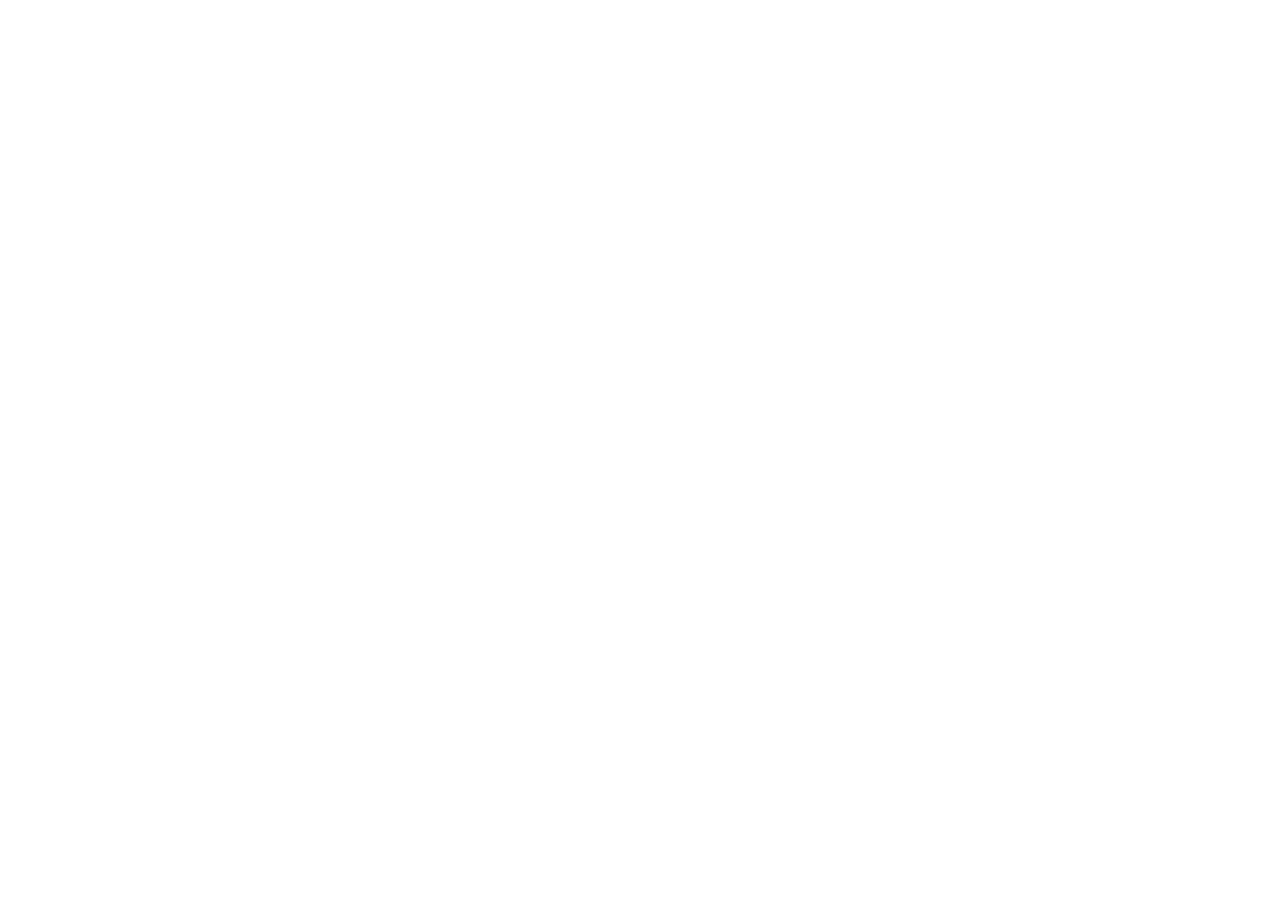
==== expanding.html @ 7bb3a12d "Fri, Feb 27, 2026, 9:47 AM -08:00" ====
<!DOCTYPE html>
<html lang="en">
<head>
    <meta charset="UTF-8">
    <meta name="viewport" content="width=device-width, initial-scale=1.0">
    <title>Expanding</title>
    <link rel="stylesheet" href="style/expanding.css">
</head>
<body>
    <div class="containter">

        
    </div>


    <script src="script/expanding.js"></script>
</body>
</html>
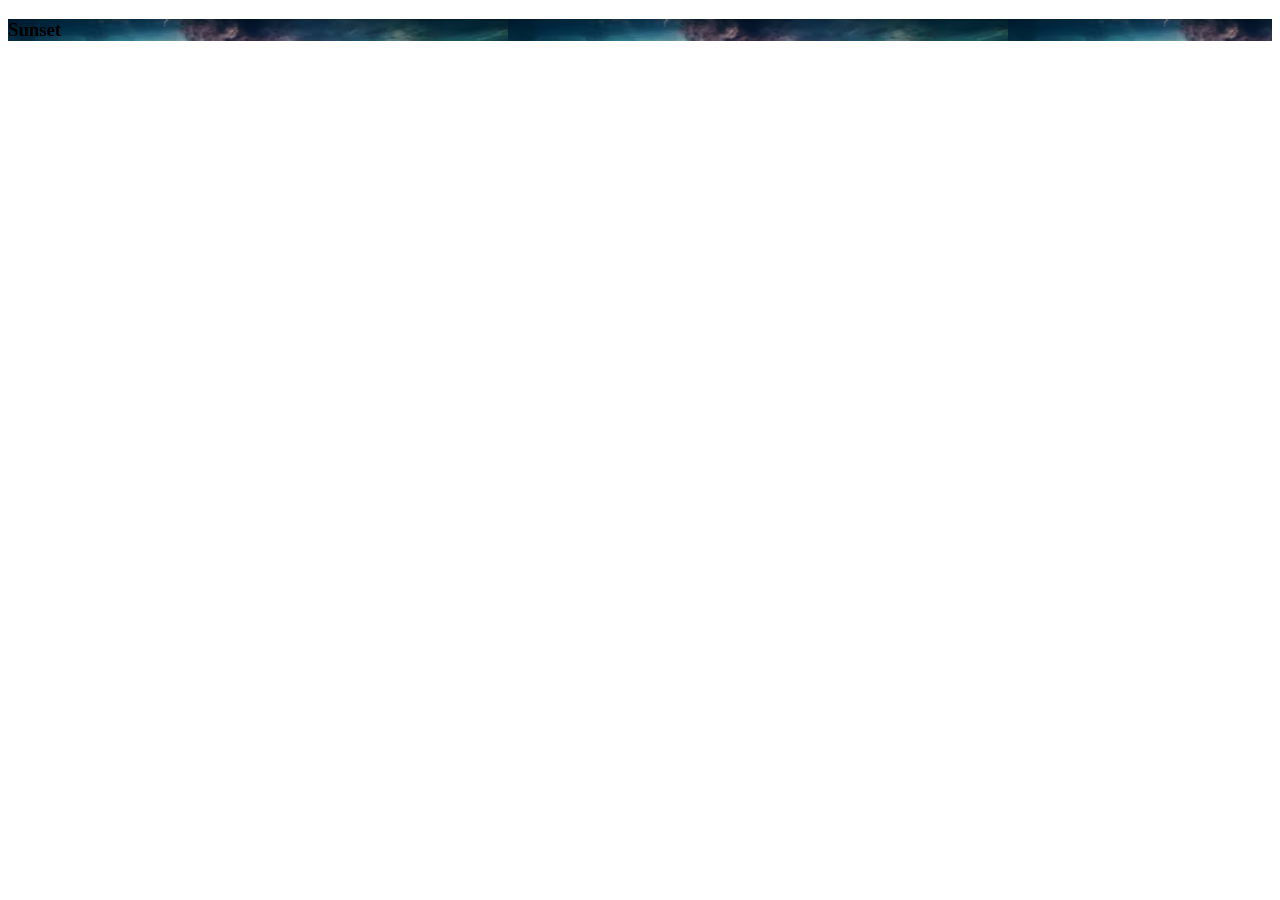
==== commit 12b7caf8: "Fri, Feb 27, 2026, 9:56 AM -08:00" ====
--- a/expanding.html
+++ b/expanding.html
@@ -8,8 +8,9 @@
 </head>
 <body>
     <div class="containter">
-
-        
+        <div class="panel" style="background-image: url('images/lol.avif')">
+            <h3>Sunset</h3>
+        </div>
     </div>
 
 
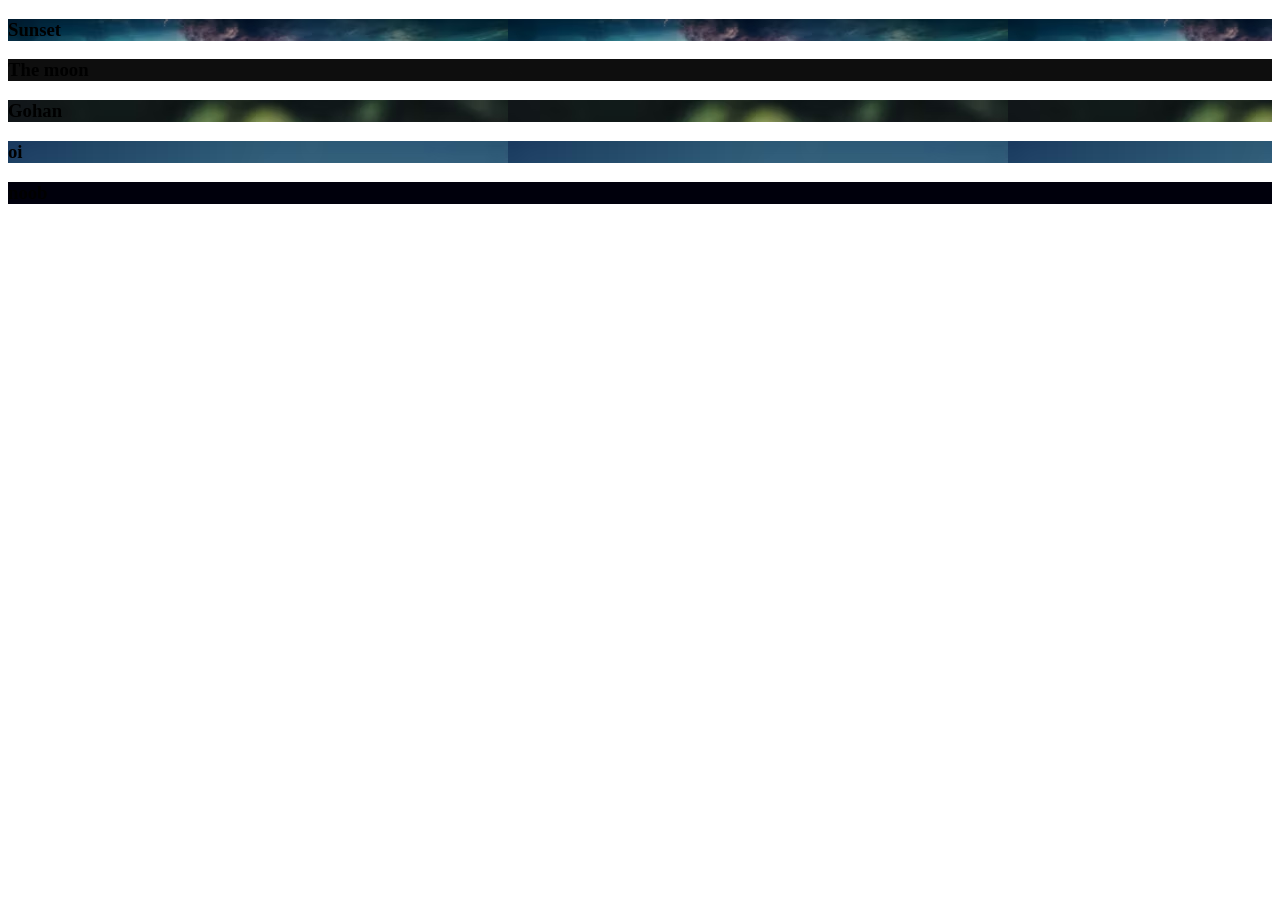
==== commit 5b6bd820: "Fri, Feb 27, 2026, 10:00 AM -08:00" ====
--- a/expanding.html
+++ b/expanding.html
@@ -11,6 +11,18 @@
         <div class="panel" style="background-image: url('images/lol.avif')">
             <h3>Sunset</h3>
         </div>
+        <div class="panel" style="background-image: url('images/moon.avif')">
+            <h3>The moon</h3>
+        </div>
+        <div class="panel" style="background-image: url('images/fight.avif')">
+            <h3>Gohan</h3>
+        </div>
+        <div class="panel" style="background-image: url('images/aye.avif')">
+            <h3>oi</h3>
+        </div>
+        <div class="panel" style="background-image: url('images/premium.avif')">
+            <h3>noob</h3>
+        </div>
     </div>
 
 
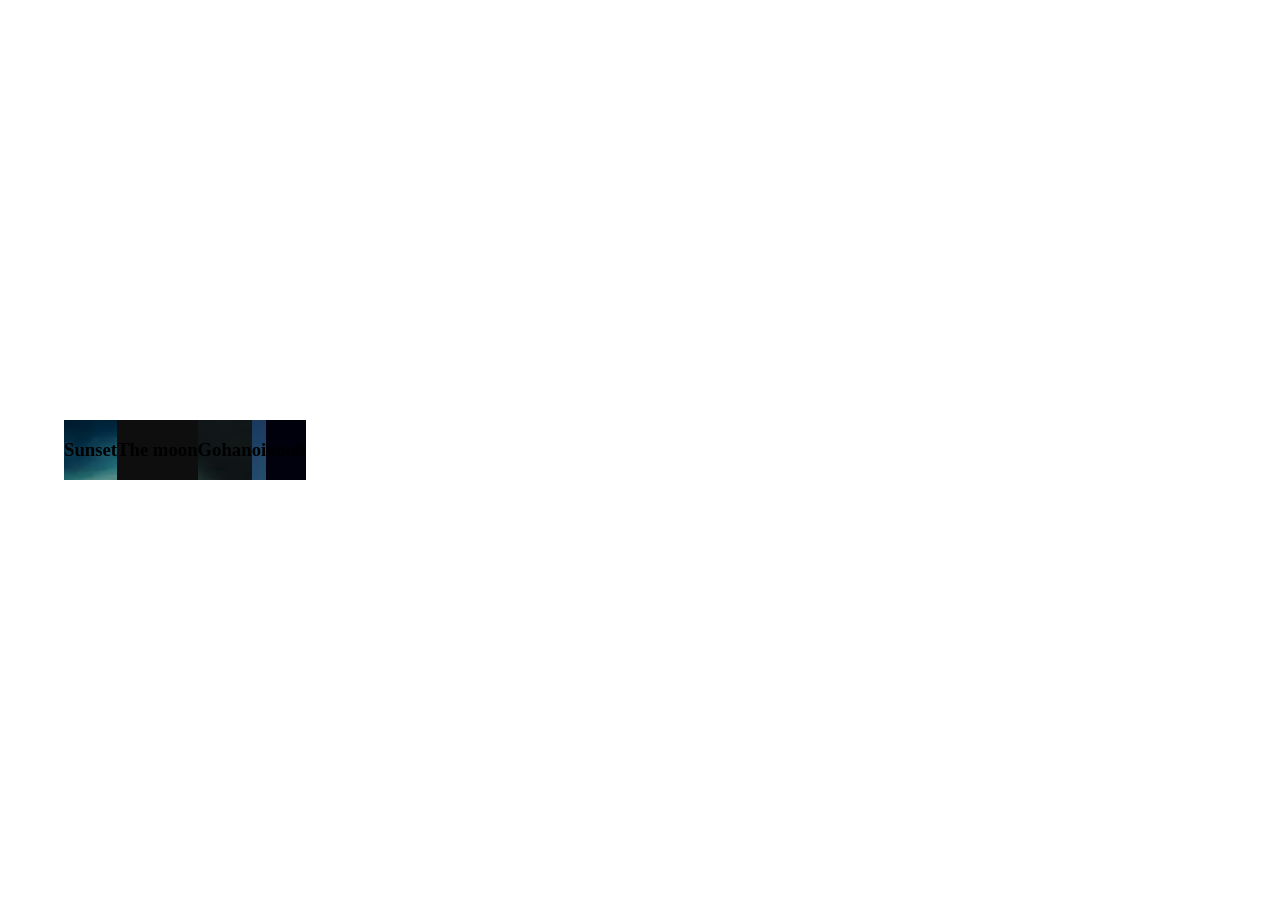
==== commit 39ee87d5: "Fri, Feb 27, 2026, 10:17 AM -08:00" ====
--- a/expanding.html
+++ b/expanding.html
@@ -7,7 +7,7 @@
     <link rel="stylesheet" href="style/expanding.css">
 </head>
 <body>
-    <div class="containter">
+    <div class="container">
         <div class="panel" style="background-image: url('images/lol.avif')">
             <h3>Sunset</h3>
         </div>
--- a/style/expanding.css
+++ b/style/expanding.css
@@ -0,0 +1,16 @@
+* {
+    box-sizing: border-box;
+}
+
+body {
+    height: 100vh;
+    display: flex;
+    justify-content: center;
+    align-items: center;
+    margin: 0;
+}
+
+.container {
+    display: flex;
+    width: 90vw;
+}
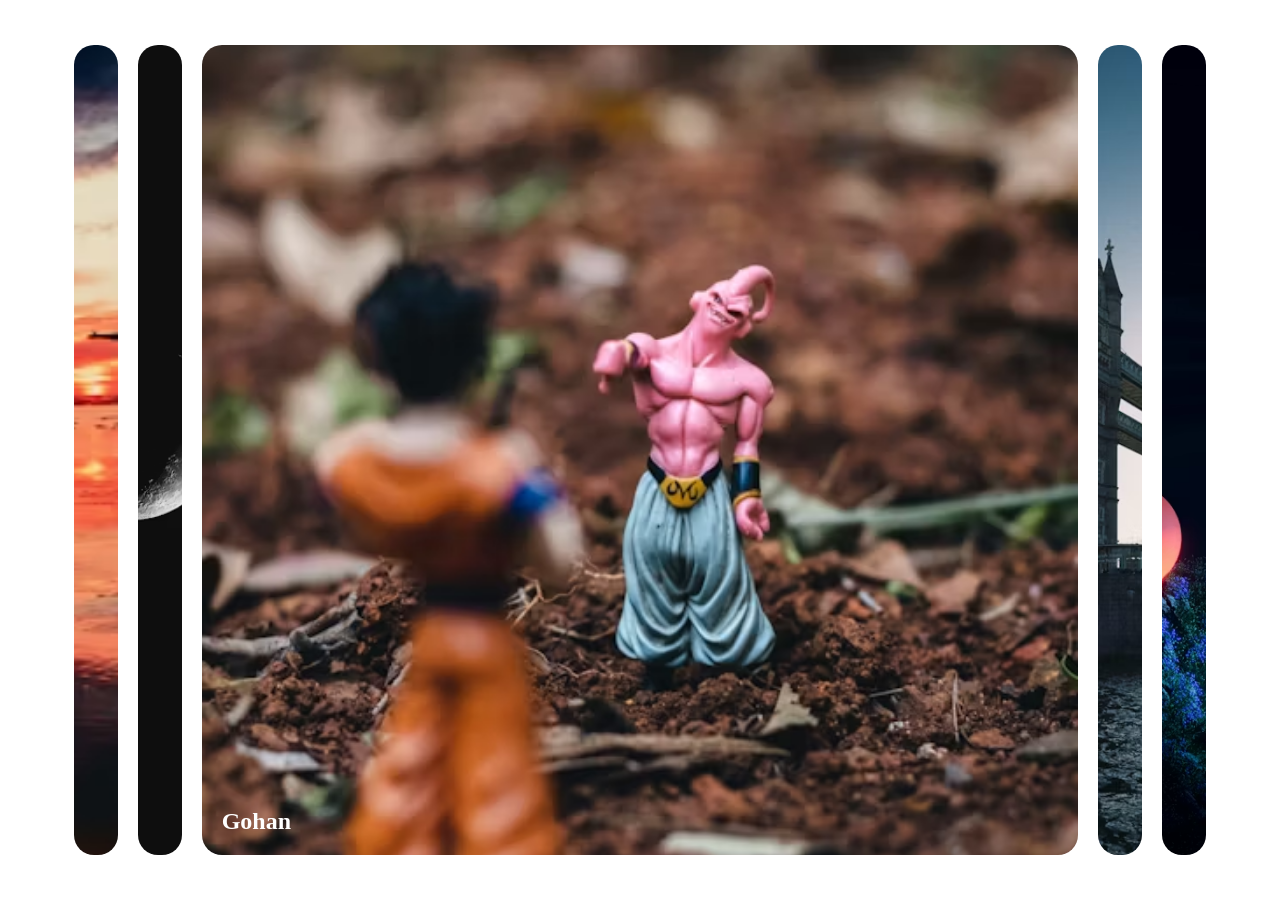
==== commit a9e636a9: "Mon, Mar 2, 2026, 9:55 AM -08:00" ====
--- a/expanding.html
+++ b/expanding.html
@@ -14,7 +14,7 @@
         <div class="panel" style="background-image: url('images/moon.avif')">
             <h3>The moon</h3>
         </div>
-        <div class="panel" style="background-image: url('images/fight.avif')">
+        <div class="panel active" style="background-image: url('images/fight.avif')">
             <h3>Gohan</h3>
         </div>
         <div class="panel" style="background-image: url('images/aye.avif')">
--- a/style/expanding.css
+++ b/style/expanding.css
@@ -14,3 +14,33 @@
     display: flex;
     width: 90vw;
 }
+
+.panel {
+    background-size: cover;
+    background-position: center;
+    background-repeat: no-repeat;
+    height: 90vh;
+    border-radius: 20px;
+    color: white;
+    cursor: pointer;
+    flex: 0.5;
+    margin: 10px;
+    position: relative;
+}
+
+.panel h3 {
+    position: absolute;
+    bottom: 20px;
+    left: 20px;
+    font-size: 24px;
+    margin: 0px;
+    opacity: 0;
+}
+
+.panel.active {
+    flex: 10;
+}
+
+.panel.active h3 {
+    opacity: 1;
+}
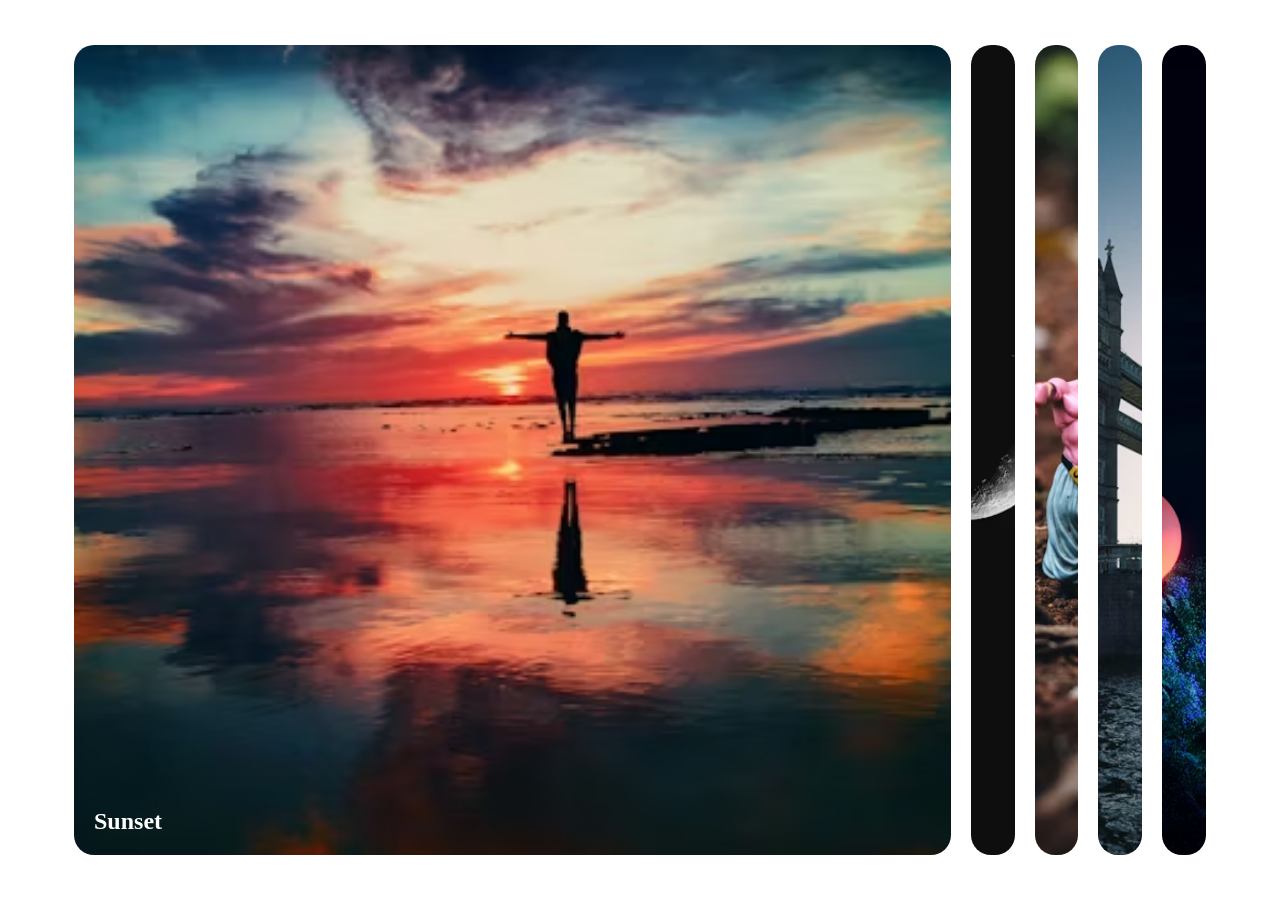
==== commit 6841b327: "Mon, Mar 2, 2026, 10:04 AM -08:00" ====
--- a/expanding.html
+++ b/expanding.html
@@ -14,7 +14,7 @@
         <div class="panel" style="background-image: url('images/moon.avif')">
             <h3>The moon</h3>
         </div>
-        <div class="panel active" style="background-image: url('images/fight.avif')">
+        <div class="panel" style="background-image: url('images/fight.avif')">
             <h3>Gohan</h3>
         </div>
         <div class="panel" style="background-image: url('images/aye.avif')">
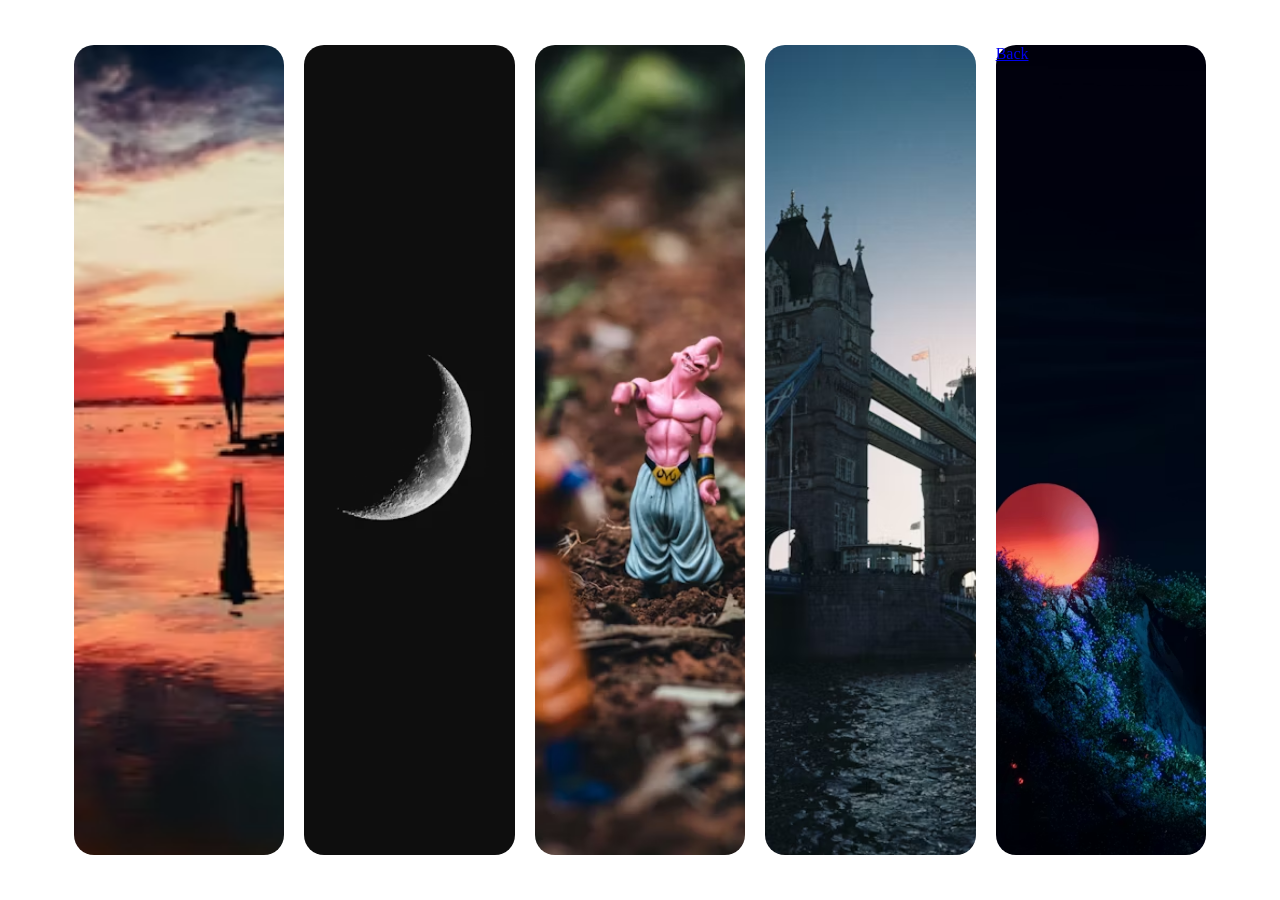
==== commit c08deb3f: "Wed, Apr 15, 2026, 9:02 AM -07:00" ====
--- a/expanding.html
+++ b/expanding.html
@@ -22,6 +22,7 @@
         </div>
         <div class="panel" style="background-image: url('images/premium.avif')">
             <h3>noob</h3>
+            <a href="index.html">Back</a>
         </div>
     </div>
 
--- a/style/expanding.css
+++ b/style/expanding.css
@@ -26,6 +26,7 @@
     flex: 0.5;
     margin: 10px;
     position: relative;
+    transition: flex 1s ease-in;
 }
 
 .panel h3 {
@@ -35,6 +36,7 @@
     font-size: 24px;
     margin: 0px;
     opacity: 0;
+    transition: opacity 1s ease-in 0.5s;
 }
 
 .panel.active {
